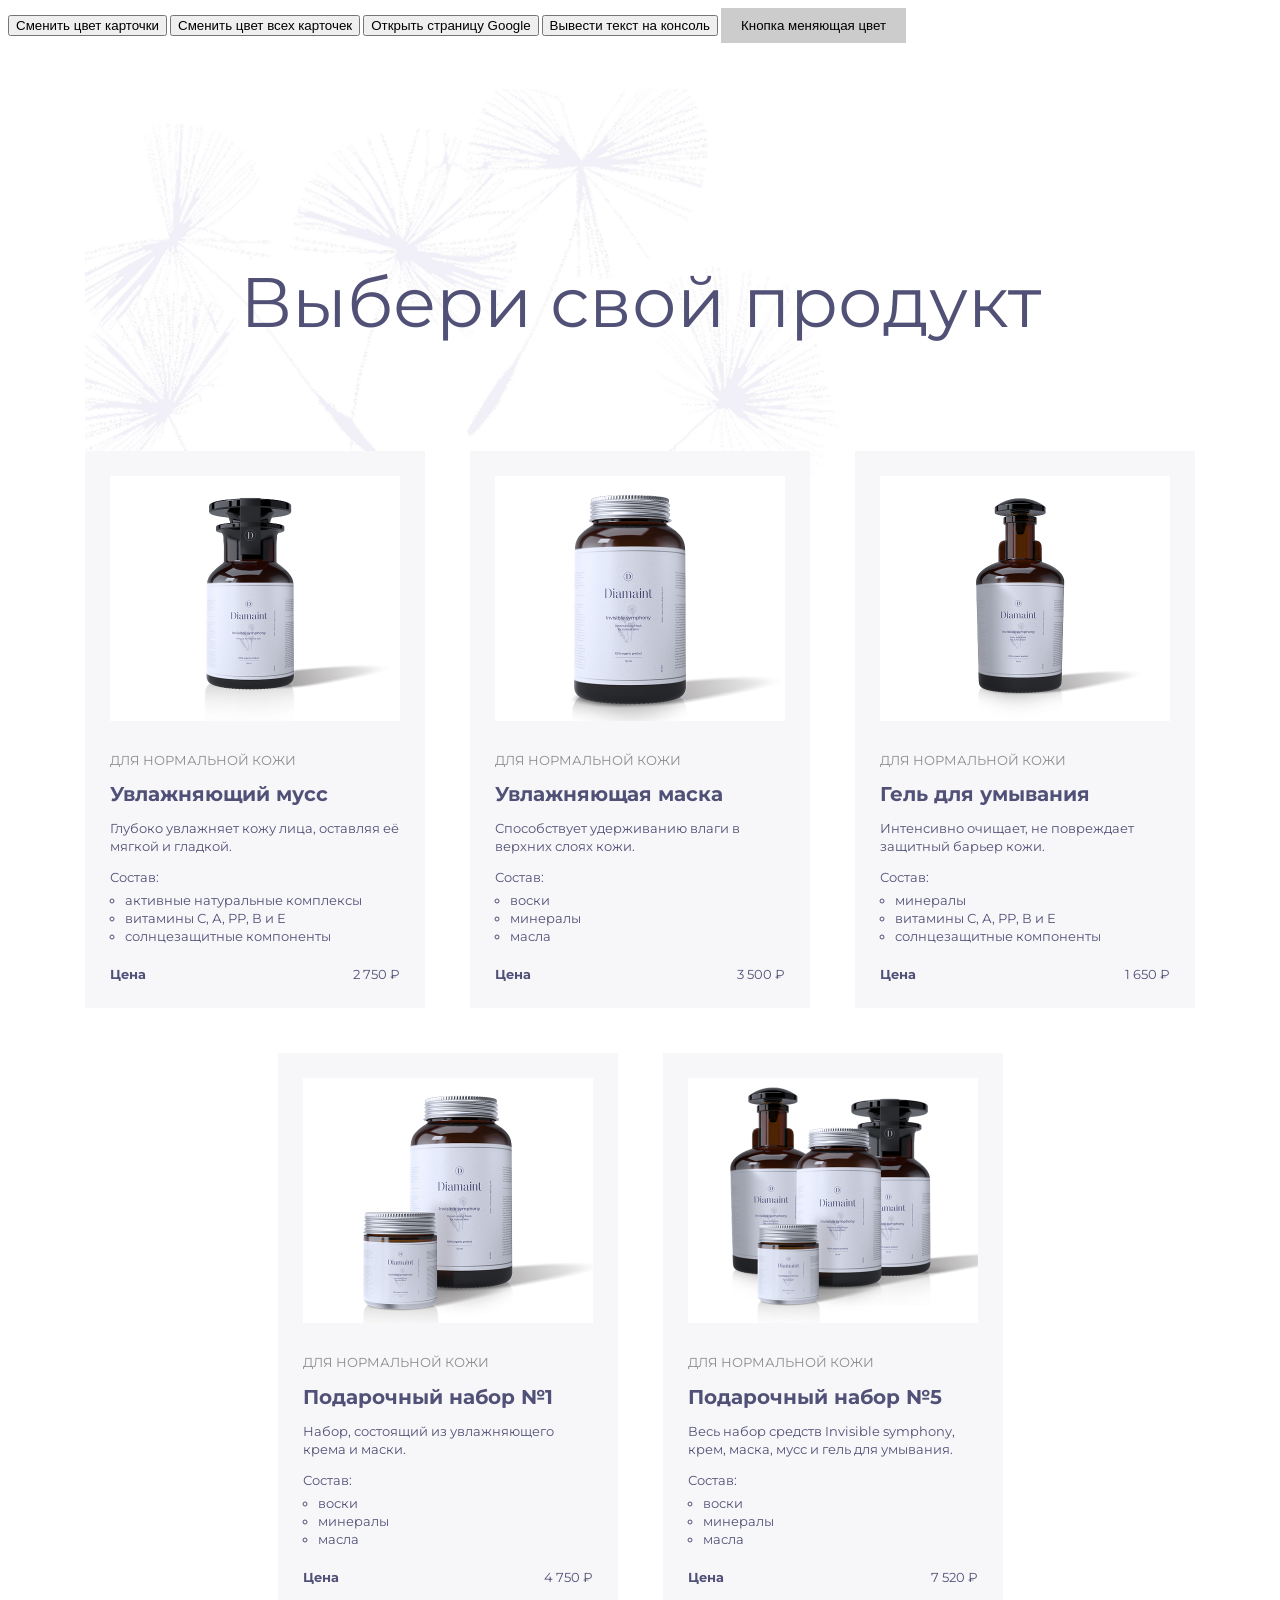
==== index.html @ 7d39b0f6 "Completed all 7 points of the homework assignment and re-watched the video lesson." ====
<!doctype html>
<html lang="en">
  <head>
    <meta charset="UTF-8"/>
    <meta name="viewport" content="width=device-width, initial-scale=1.0"/>
    <title>Document</title>

    <link href="https://fonts.googleapis.com/css?family=Montserrat:100,200,300,regular,500,600,700,800,900,100italic,200italic,300italic,italic,500italic,600italic,700italic,800italic,900italic" rel="stylesheet" />
    
    <link rel="stylesheet" href="style.css">

  </head>

  <body>
    <main class="catalog">
      <button id="card-color-change">Сменить цвет карточки</button>
      <button id="allCard-color-change">Сменить цвет всех карточек</button>
      <button id="googlePage-open">Открыть страницу Google</button>
      <button id="outpute-log">Вывести текст на консоль</button>
      <button class="color-change-button">Кнопка меняющая цвет</button>
      <div class="container catalog__container">
        <h1 class="title catalog__title">Выбери свой продукт</h1>

        <ul class="products clear-list">
          <li class="products__item card">
            <img src="img/photo_1.jpg" alt="" class="card__image" />
            <span class="card__category">для нормальной кожи</span>
            <h2 class="card__name">Увлажняющий мусс</h2>
            <p class="card__description">
              Глубоко увлажняет кожу лица, оставляя её мягкой и гладкой.
            </p>

            <div class="card__compound compound">
              <span class="compound__name">Состав:</span>
              <ul class="compound__list">
                <li>активные натуральные комплексы</li>
                <li>витамины С, А, РР, В и Е</li>
                <li>солнцезащитные компоненты</li>
              </ul>
            </div>

            <div class="card__price">
              <b>Цена</b>
              <span>2 750 &#8381;</span>
            </div>
          </li>

          <li class="products__item card">
            <img src="img/photo_2.jpg" alt="" class="card__image" />
            <span class="card__category">для нормальной кожи</span>
            <h2 class="card__name">Увлажняющая маска</h2>
            <p class="card__description">
              Способствует удерживанию влаги в верхних слоях кожи.
            </p>

            <div class="card__compound compound">
              <span class="compound__name">Состав:</span>
              <ul class="compound__list">
                <li>воски</li>
                <li>минералы</li>
                <li>масла</li>
              </ul>
            </div>

            <div class="card__price">
              <b>Цена</b>
              <span>3 500 &#8381;</span>
            </div>
          </li>

          <li class="products__item card">
            <img src="img/photo_3.jpg" alt="" class="card__image" />
            <span class="card__category">для нормальной кожи</span>
            <h2 class="card__name">Гель для умывания</h2>
            <p class="card__description">
              Интенсивно очищает, не повреждает защитный барьер кожи.
            </p>

            <div class="card__compound compound">
              <span class="compound__name">Состав:</span>
              <ul class="compound__list">
                <li>минералы</li>
                <li>витамины С, А, РР, В и Е</li>
                <li>солнцезащитные компоненты</li>
              </ul>
            </div>

            <div class="card__price">
              <b>Цена</b>
              <span>1 650 &#8381;</span>
            </div>
          </li>

          <li class="products__item card">
            <img src="img/photo_4.jpg" alt="" class="card__image" />
            <span class="card__category">для нормальной кожи</span>
            <h2>Подарочный набор №1</h2>
            <p class="card__description">
              Набор, состоящий из увлажняющего крема и маски.
            </p>

            <div class="card__compound compound">
              <span>Состав:</span>
              <ul class="compound__list">
                <li>воски</li>
                <li>минералы</li>
                <li>масла</li>
              </ul>
            </div>

            <div class="card__price">
              <b>Цена</b>
              <span>4 750 &#8381;</span>
            </div>
          </li>

          <li class="products__item card">
            <img src="img/photo_5.jpg" alt="" class="card__image" />
            <span class="card__category">для нормальной кожи</span>
            <h2>Подарочный набор №5</h2>
            <p class="card__description">
              Весь набор средств Invisible symphony, крем, маска, мусс и гель
              для умывания.
            </p>

            <div class="card__compound compound">
              <span>Состав:</span>
              <ul class="compound__list">
                <li>воски</li>
                <li>минералы</li>
                <li>масла</li>
              </ul>
            </div>

            <div class="card__price">
              <b>Цена</b>
              <span>7 520 &#8381;</span>
            </div>
          </li>
        </ul>
      </div>
    </main>
    <script src="main.js"></script>
    <script src="homework-7.js"></script>
  </body>
</html>
---- style.css ----
*,
*::before,
*::after {
  box-sizing: border-box;
}

body {
  font-family: montserrat, sans-serif;
  font-size: 13px;
  line-height: 18px;
  color: #515076;
}

.container {
  width: 1110px;
  margin: 0 auto;
}

.catalog__container {
  background: url('/img/background_photo.jpg');
  background-repeat: no-repeat;
  background-position: 0 0;
  padding-top: 220px;
  background-size: 790px 697px;
}

.title {
  font-size: 70px;
  font-weight: 400;
  line-height: 78px;
  margin: 0;
  text-align: center;
  color: #515076;
}

.catalog__title {
  margin-top: 0;
  margin-bottom: 110px;
}

.clear-list {
  list-style: none;
  padding: 0;
  margin: 0;
}

.card {
  background-color: #f7f7fa;
  padding: 25px;
  width: 100%;
}

.card__image {
  display: block;
  width: 290px;
  height: 245px;
  margin-bottom: 30px;
  margin-right: auto;
  margin-left: auto;
}

.card__category {
  display: block;
  font-size: 13px;
  line-height: 18px;
  color: #8c8c8c;
  text-transform: uppercase;
}

.compound__list {
  padding-left: 15px;
  margin-top: 5px;
}

.card__price {
  margin-top: 20px;
  justify-content: space-between;
  display: flex;
}

.products {
  display: flex;
  flex-wrap: wrap;
  justify-content: center;
  gap: 45px;
}

.products__item {
  width: 340px;
}

.color-change-button {
  padding: 10px 20px;
  border: none;
  cursor: pointer;
  background-color: #ccc;
  transition: background-color 0.2s;
}

.color-change-button.active {
  background-color: rgb(255, 145, 0);
}

.color-change-button.active-2 {
  background-color: rgb(153, 0, 255);
}
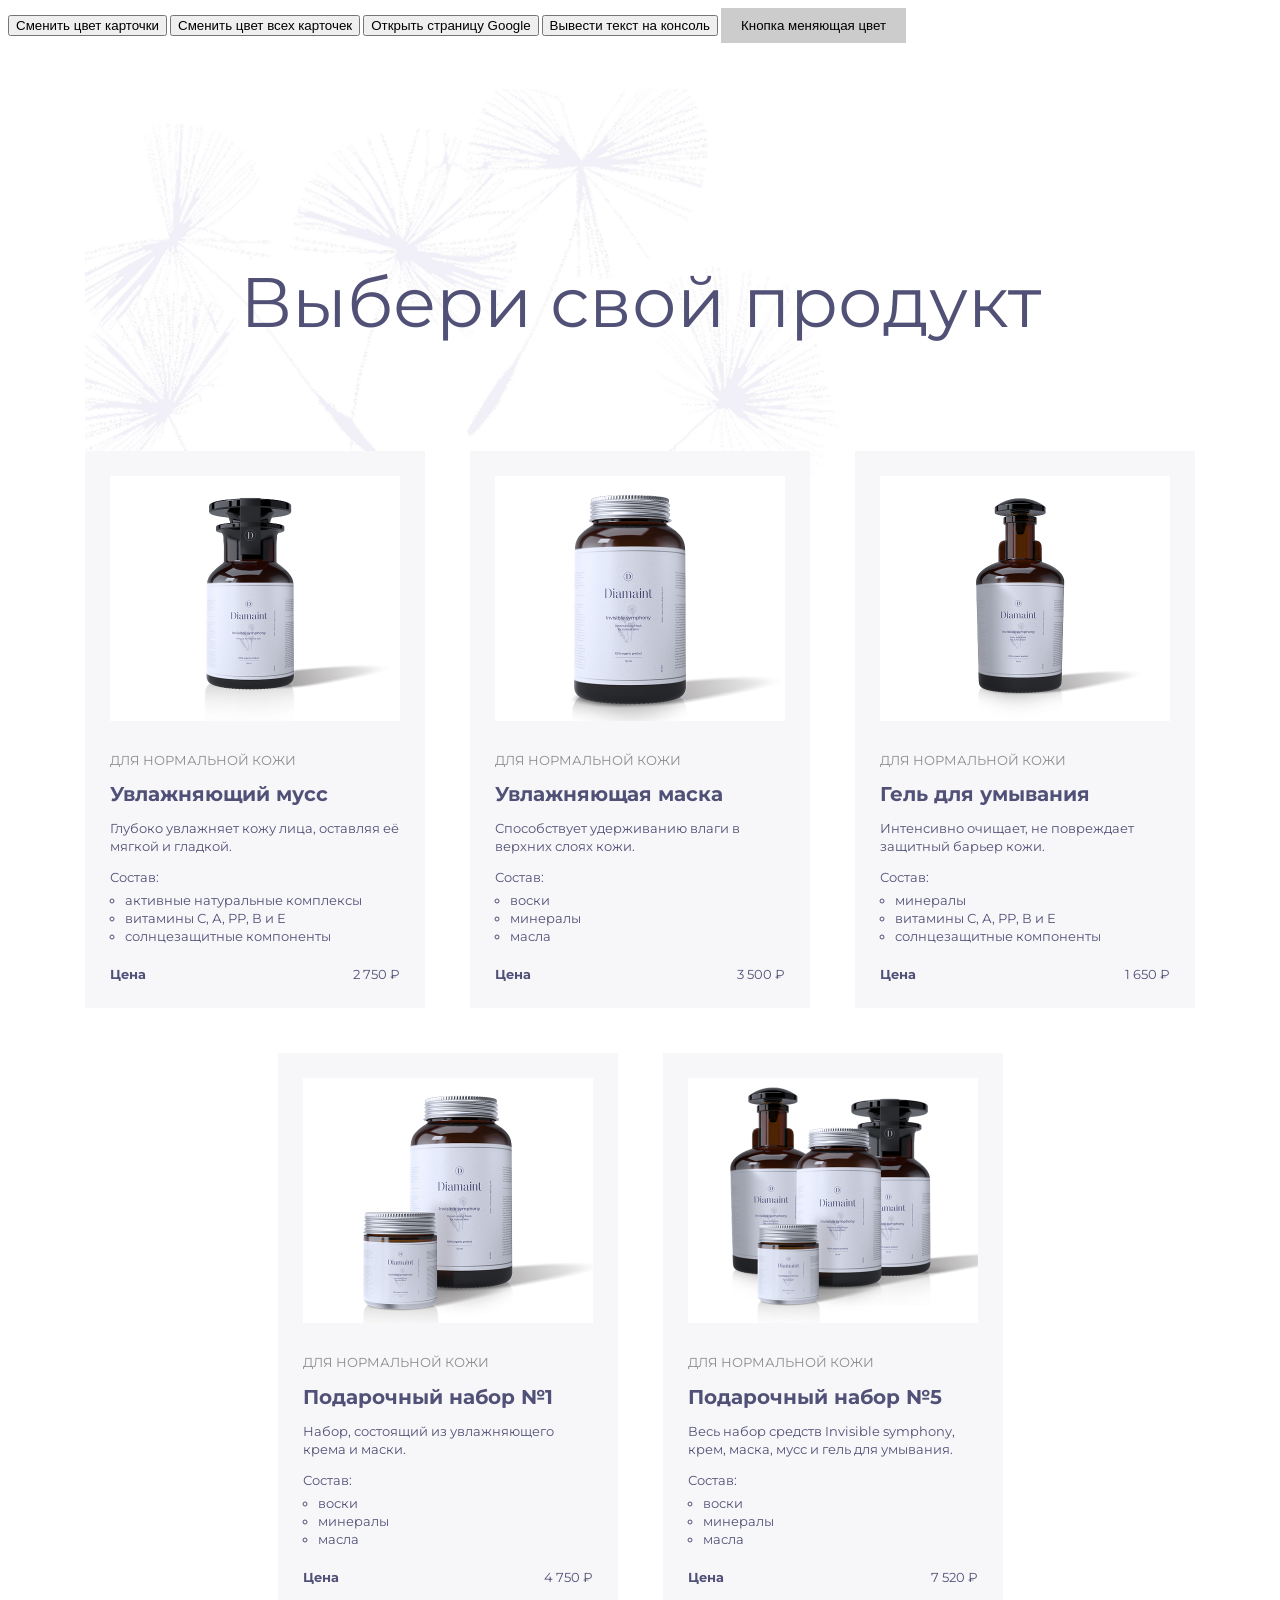
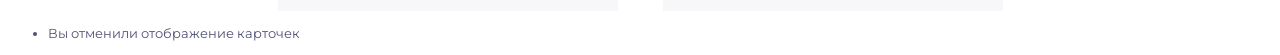
==== commit 1a839075: "feat: add homework-10 with product cards and render logic" ====
--- a/index.html
+++ b/index.html
@@ -140,7 +140,28 @@
         </ul>
       </div>
     </main>
+
+    <ul id="productCards-list"></ul>
+
+    <template id="productCards-template">
+      <li class="productCards-container">
+        <img class="productCards-image" src="" alt="Фото товара">
+        <p class="productCards-name"></p>
+        <p class="productCards-purpose"></p>
+        <p class="productCards-description"></p>
+        <p class="productCards-compound">
+          Состав: <span class="compound__value"></span>
+        </p>
+        <p class="productCards-price">
+          Цена: <span class="product__value"></span>
+        </p>
+      </li>
+    </template>
     <script src="main.js"></script>
     <script src="homework-7.js"></script>
+    <script src="script.js"></script>
+    <script src="homework-8.js"></script>
+    <script type="module" src="homework-9.js"></script>
+    <script type="module" src="homework-10.js"></script>
   </body>
 </html>
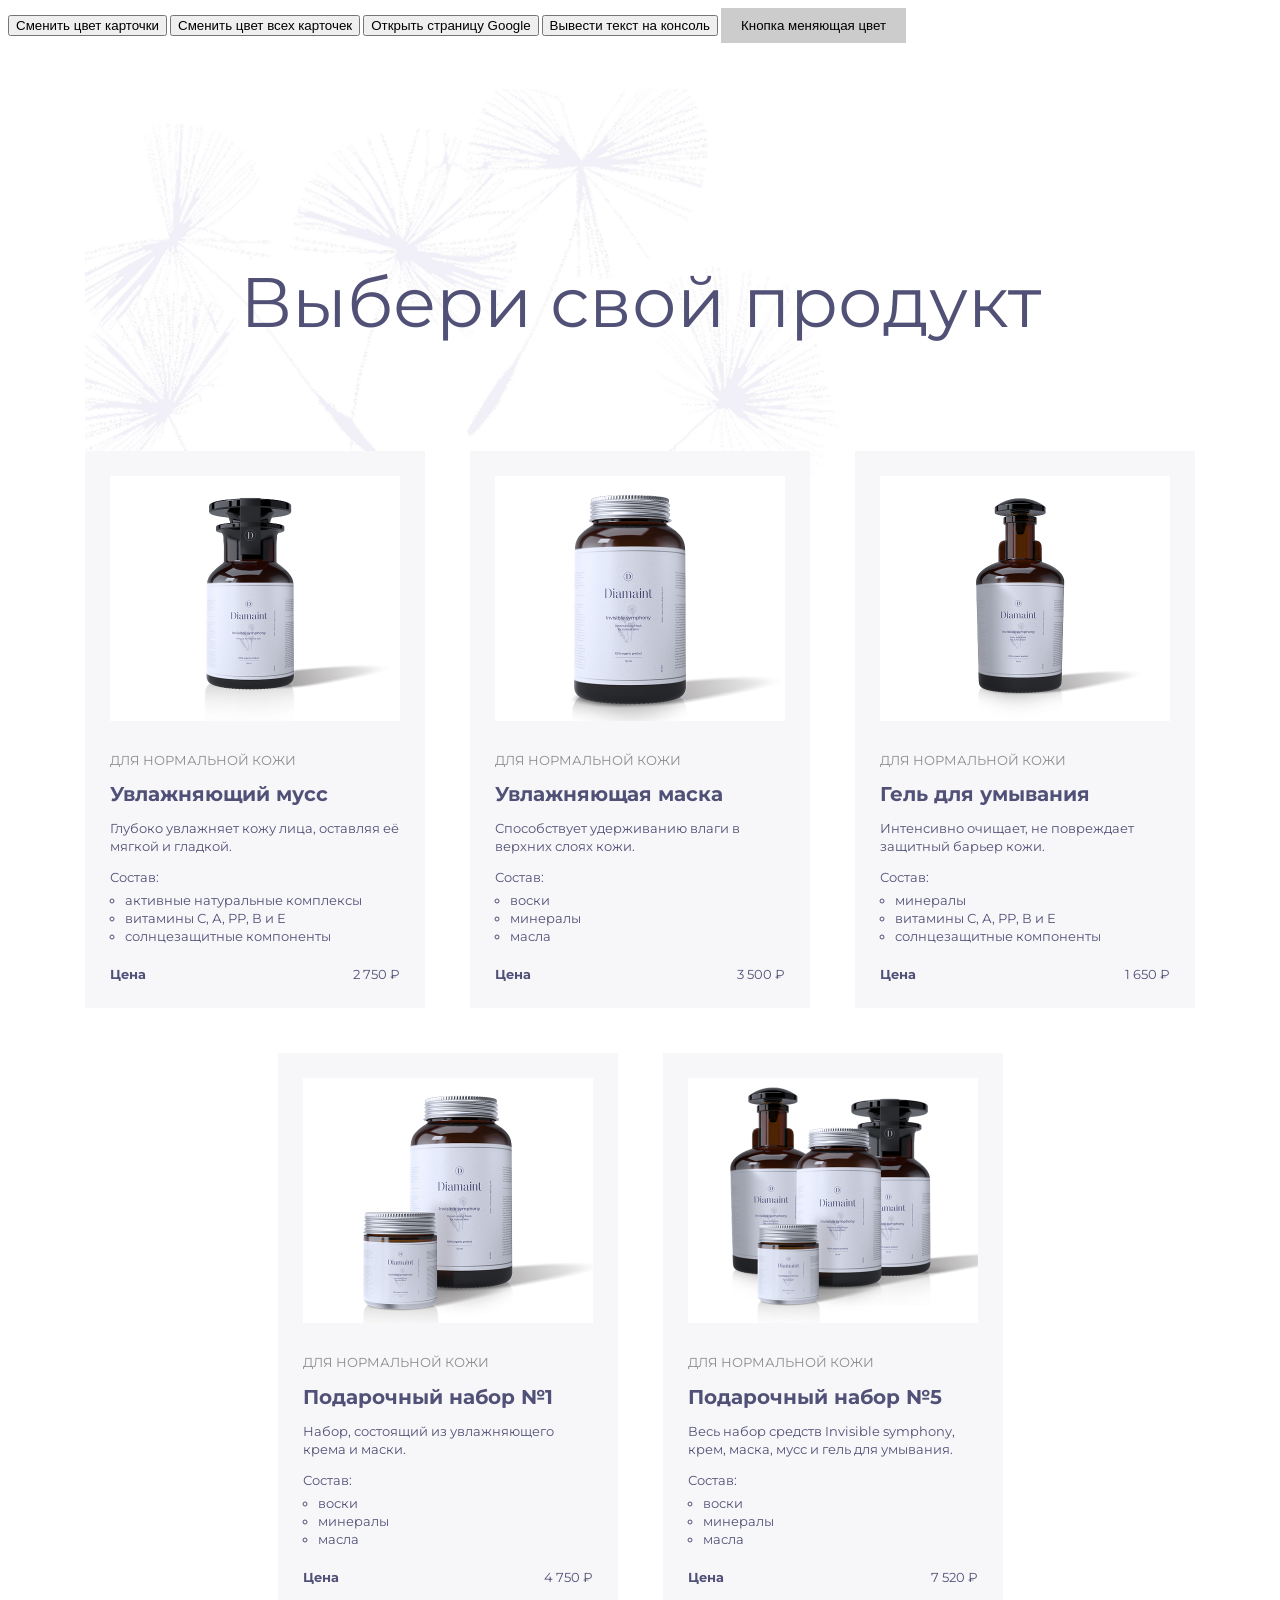
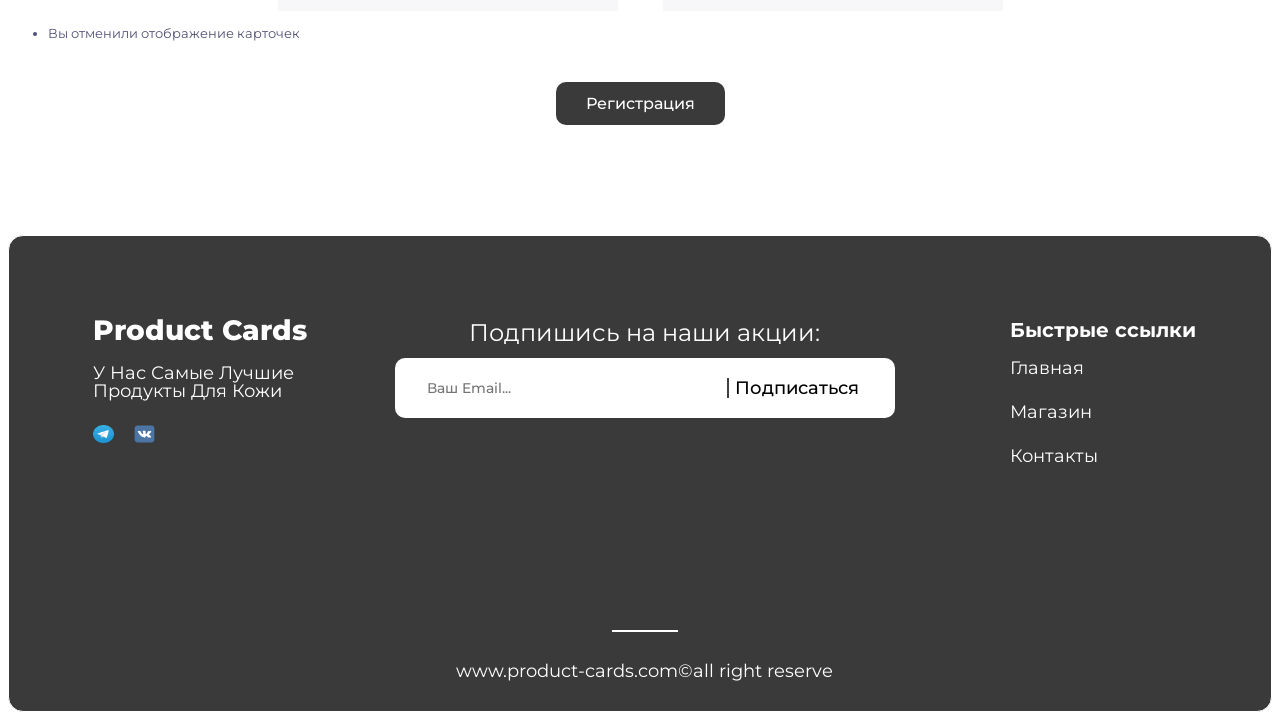
==== commit 8d31f894: "feat: add footer with subscribe form and registration modal" ====
--- a/index.html
+++ b/index.html
@@ -8,6 +8,8 @@
     <link href="https://fonts.googleapis.com/css?family=Montserrat:100,200,300,regular,500,600,700,800,900,100italic,200italic,300italic,italic,500italic,600italic,700italic,800italic,900italic" rel="stylesheet" />
     
     <link rel="stylesheet" href="style.css">
+    <link rel="stylesheet" href="footer.css">
+    <link rel="stylesheet" href="modal.css">
 
   </head>
 
@@ -23,7 +25,7 @@
 
         <ul class="products clear-list">
           <li class="products__item card">
-            <img src="img/photo_1.jpg" alt="" class="card__image" />
+            <img src="img/mousse.jpg" alt="" class="card__image" />
             <span class="card__category">для нормальной кожи</span>
             <h2 class="card__name">Увлажняющий мусс</h2>
             <p class="card__description">
@@ -46,7 +48,7 @@
           </li>
 
           <li class="products__item card">
-            <img src="img/photo_2.jpg" alt="" class="card__image" />
+            <img src="img/mask.jpg" alt="" class="card__image" />
             <span class="card__category">для нормальной кожи</span>
             <h2 class="card__name">Увлажняющая маска</h2>
             <p class="card__description">
@@ -69,7 +71,7 @@
           </li>
 
           <li class="products__item card">
-            <img src="img/photo_3.jpg" alt="" class="card__image" />
+            <img src="img/gel.jpg" alt="" class="card__image" />
             <span class="card__category">для нормальной кожи</span>
             <h2 class="card__name">Гель для умывания</h2>
             <p class="card__description">
@@ -92,7 +94,7 @@
           </li>
 
           <li class="products__item card">
-            <img src="img/photo_4.jpg" alt="" class="card__image" />
+            <img src="img/gifts_1.jpg" alt="" class="card__image" />
             <span class="card__category">для нормальной кожи</span>
             <h2>Подарочный набор №1</h2>
             <p class="card__description">
@@ -115,7 +117,7 @@
           </li>
 
           <li class="products__item card">
-            <img src="img/photo_5.jpg" alt="" class="card__image" />
+            <img src="img/gifts_2.jpg" alt="" class="card__image" />
             <span class="card__category">для нормальной кожи</span>
             <h2>Подарочный набор №5</h2>
             <p class="card__description">
@@ -145,7 +147,7 @@
 
     <template id="productCards-template">
       <li class="productCards-container">
-        <img class="productCards-image" src="" alt="Фото товара">
+        <img class="productCards-image" src="img/mousse.jpg" alt="Фото товара">
         <p class="productCards-name"></p>
         <p class="productCards-purpose"></p>
         <p class="productCards-description"></p>
@@ -157,11 +159,83 @@
         </p>
       </li>
     </template>
+
+    <!-- Кнопка открытия модалки -->
+    
+    <button class="button__registration" id="registration-button" type="button">Регистрация</button>
+    
+    <!-- Модалка -->
+    <div class="modal" id="modal">
+        <div class="overlay"></div>
+        <div class="modal__content">
+            <button class="modal__close" id="modal-close" type="button">&times;</button>
+            <h2 class="modal__title">Регистрация</h2>
+            <form class="registration__form" id="registration-form" novalidate>
+                <label class="registration-form__label" for="first-name">Имя</label>
+                <input class="registration-form__input" type="text" id="first-name" name="firstName" placeholder="Введите имя" required>
+                <label class="registration-form__label" for="last-name">Фамилия</label>
+                <input class="registration-form__input" type="text" id="last-name" name="lastName" placeholder="Введите фамилию" required>
+                <label class="registration-form__label" for="birth-date">Дата рождения</label>
+                <input class="registration-form__input" type="date" id="birth-date" name="birthDate" required>
+                <label class="registration-form__label" for="login">Логин</label>
+                <input class="registration-form__input" type="text" id="login" name="login" placeholder="Введите логин" required>
+                <label class="registration-form__label" for="password">Пароль</label>
+                <input class="registration-form__input" type="password" id="password" name="password" placeholder="Введите пароль" required minlength="6">
+                <label class="registration-form__label" for="password-repeat">Повторите пароль</label>
+                <input class="registration-form__input" type="password" id="password-repeat" name="passwordRepeat" placeholder="Повторите пароль" required minlength="6">
+                <button class="registration-form__button" type="submit">Зарегистрироваться</button>
+            </form>
+        </div>
+    </div>
+
+    <!--Подвал страницы-->
+    <footer class="footer">
+        <div class="footer__container">
+            <div class="footer__promo">
+                <p class="footer__product-cards">Product Cards</p>
+                <p class="footer__slogan">У Нас Самые Лучшие Продукты Для Кожи</p>
+                <div class="footer__socials">
+                    <a href="https://t.me" class="footer__social-link">
+                        <img src="/img/Telegram_logo.svg.webp" alt="Telegram" width="21" height="18">
+                    </a>
+                    <a href="https://vk.com" class="footer__social-link">
+                        <img src="/img/VK.com-logo.svg" alt="VK" width="21" height="18">
+                    </a>
+                </div>
+                            </div>
+
+            <div class="footer__subscribe">
+                <p class="footer__subscribe-title">Подпишись на наши акции:</p>
+                <form class="form__subscribe" id="form-subscribe" novalidate>
+                    <label for="email-subscribe"></label>
+                    <input type="email" id="email-subscribe" class="subscribe-form__input"placeholder="Ваш Email..." required>
+                    <button type="submit" class="subscribe-form__button">Подписаться</button>
+                </form>
+            </div>
+
+            <nav class="footer__nav">
+                <p class="footer__nav-title">Быстрые ссылки</p>
+                <ul class="footer__nav-list">
+                    <li><a href="#">Главная</a></li>
+                    <li><a href="#">Магазин</a></li>
+                    <li><a href="#">Контакты</a></li>
+                </ul>
+            </nav>
+
+        </div>
+
+        <!-- Разделитель -->
+        <hr class="footer__line">
+
+        <!-- Копирайт -->
+        <p class="footer__copyright">www.product-cards.com©all right reserve</p>
+    </footer>
     <script src="main.js"></script>
     <script src="homework-7.js"></script>
     <script src="script.js"></script>
     <script src="homework-8.js"></script>
     <script type="module" src="homework-9.js"></script>
     <script type="module" src="homework-10.js"></script>
+    <script src="homework-11.js"></script>
   </body>
 </html>
--- a/footer.css
+++ b/footer.css
@@ -0,0 +1,148 @@
+.footer {
+    background-color: #3A3A3A;
+    height: 477px;
+    max-width: 1728px;
+    border: 1px solid #FFFFFF;
+    border-radius: 15px;
+    margin: 0 auto;
+    margin-top: 110px;
+    padding: 85px 75px 0 84px;
+}
+
+.footer__container {
+    display: grid;
+    grid-template-columns: 1fr auto 1fr;
+    align-items: flex-start;
+    height: 147px;
+    max-width: 1569px;
+    gap: 30px;
+}
+
+.footer__product-cards {
+    font-family: 'Montserrat';
+    font-weight: 800;
+    font-size: 28px;
+    color: #FFFFFF;
+    margin: 0;
+    margin-bottom: 25px;
+}
+
+.footer__slogan {
+    font-family: 'Montserrat';
+    font-weight: 400;
+    font-size: 18px;
+    color: #FFFFFF;
+    margin-bottom: 25px;
+}
+
+.footer__socials {
+    display: flex;
+    gap: 20px;
+}
+
+.footer__social-link {
+    display: flex;
+    color: #FFFFFF;
+}
+
+.footer__subscribe {
+    text-align: center;
+}
+
+.footer__subscribe-title {
+    font-family: 'Montserrat';
+    font-weight: 400;
+    font-size: 24px;
+    color: #FFFFFF;
+    line-height: 100%;
+    margin: 0;
+    margin-bottom: 13px;
+}
+
+.form__subscribe {
+    display: flex;
+    align-items: center;
+    background-color: #FFFFFF;
+    border-radius: 10px;
+    height: 60px;
+    width: 500px;
+    max-width: 600px;
+    overflow: hidden;
+    padding: 10px 30px;
+}
+
+.subscribe-form__input {
+    flex: 1;
+    border: none;
+    outline: none;
+    border-right: 2px solid #000000BF;
+    font-family: 'Montserrat';
+    font-weight: 500;
+    font-size: 14px;
+    color: #000000BF;
+}
+
+.subscribe-form__input::placeholder {
+    color: #000000BF 75%;
+    font-family: 'Montserrat';
+    font-weight: 500;
+    font-size: 14px;
+}
+
+.subscribe-form__button {
+    background: none;
+    border: none;
+    font-family: 'Montserrat';
+    font-weight: 500;
+    font-size: 18px;
+    color: #000000;
+    margin-left: auto;
+}
+
+.footer__nav {
+    justify-self: end;
+}
+
+.footer__nav-title {
+    font-family: 'Montserrat';
+    font-weight: 700;
+    font-size: 20px;
+    color: #FFFFFF;
+    margin: 0;
+}
+
+.footer__nav-list {
+    list-style: none;
+    padding: 20px 0 0 0;
+    margin: 0;
+}
+
+.footer__nav-list li {
+    margin-bottom: 25px;
+}
+
+.footer__nav-list a {
+    font-family: 'Montserrat';
+    font-weight: 400;
+    font-size: 18px;
+    color: #FFFFFF;
+    text-decoration: none;
+}
+
+.footer__line {
+    border: 1px solid #FFFFFF;
+    width: 66px;
+    margin: 162px 0 30px;
+    margin-left: auto;
+    margin-right: auto;
+
+}
+
+.footer__copyright {
+    font-family: 'Montserrat';
+    font-weight: 400;
+    font-size: 18px;
+    color: #FFFFFF;
+    text-align: center;
+    margin: 0;
+}
--- a/modal.css
+++ b/modal.css
@@ -0,0 +1,111 @@
+.button__registration {
+    display: block;
+    margin: 40px auto 0;
+    padding: 12px 30px;
+    background-color: #3A3A3A;
+    color: #FFFFFF;
+    border: none;
+    border-radius: 10px;
+    font-family: 'Montserrat';
+    font-weight: 500;
+    font-size: 16px;
+    cursor: pointer;
+}
+
+.modal {
+    display: none;
+    position: fixed;
+    top: 0;
+    left: 0;
+    width: 100%;
+    height: 100%;
+    z-index: 100;
+}
+
+.modal-showed {
+    display: block;
+}
+
+.overlay {
+    position: absolute;
+    top: 0;
+    left: 0;
+    width: 100%;
+    height: 100%;
+    background-color: rgba(0, 0, 0, 0.5);
+    z-index: 1;
+}
+
+.modal__content {
+    position: absolute;
+    top: 50%;
+    left: 50%;
+    transform: translate(-50%, -50%);
+    background-color: #FFFFFF;
+    border-radius: 15px;
+    padding: 40px;
+    z-index: 2;
+    max-width: 400px;
+    width: 100%;
+    box-sizing: border-box;
+}
+
+.modal__close {
+    position: absolute;
+    top: 15px;
+    right: 20px;
+    background: none;
+    border: none;
+    font-size: 24px;
+    line-height: 1;
+    cursor: pointer;
+}
+
+.modal__title {
+    font-family: 'Montserrat';
+    font-weight: 700;
+    font-size: 22px;
+    margin: 0 0 20px;
+    text-align: center;
+}
+
+.registration__form {
+    display: flex;
+    flex-direction: column;
+    gap: 6px;
+}
+
+.registration-form__label {
+    font-family: 'Montserrat';
+    font-weight: 500;
+    font-size: 14px;
+    color: #3A3A3A;
+}
+
+.registration-form__input {
+    padding: 10px 12px;
+    border: 1px solid #D9D9E3;
+    border-radius: 8px;
+    font-family: 'Montserrat';
+    font-weight: 400;
+    font-size: 14px;
+    outline: none;
+    margin-bottom: 10px;
+}
+
+.registration-form__input:focus {
+    border-color: #3A3A3A;
+}
+
+.registration-form__button {
+    margin-top: 10px;
+    padding: 12px;
+    background-color: #3A3A3A;
+    color: #FFFFFF;
+    border: none;
+    border-radius: 8px;
+    font-family: 'Montserrat';
+    font-weight: 500;
+    font-size: 16px;
+    cursor: pointer;
+}
